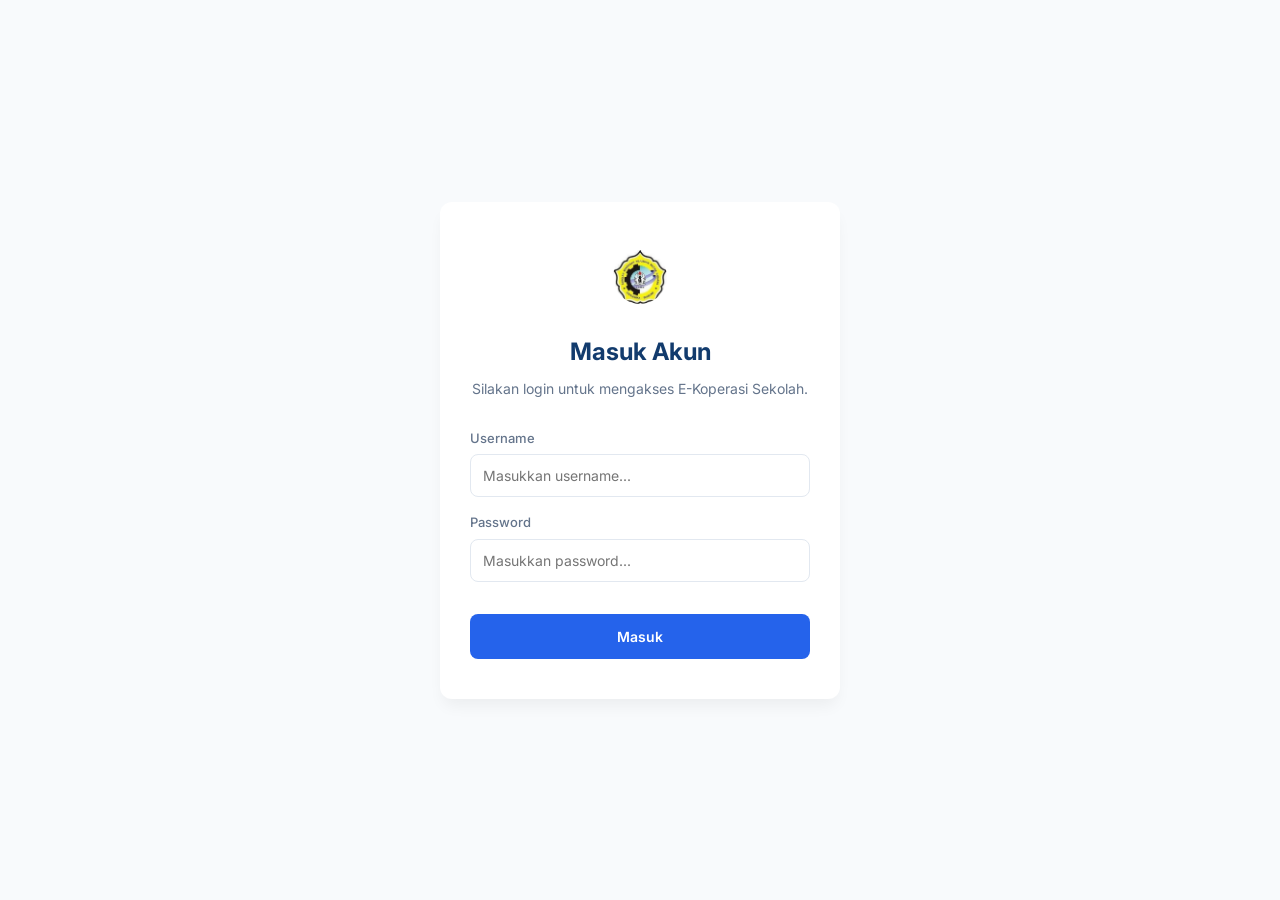
==== login.html @ cb86b3c6 "Add files via upload" ====
<!DOCTYPE html>
<html lang="id">
<head>
    <meta charset="UTF-8">
    <meta name="viewport" content="width=device-width, initial-scale=1.0">
    <title>Login | E-Koperasi Sekolah</title>
    <link href="https://fonts.googleapis.com/css2?family=Inter:wght@400;500;600;700&display=swap" rel="stylesheet">
    <link rel="stylesheet" href="style.css">
</head>
<body class="login-body">
    <div class="login-container">
        <div class="login-card">
            <div class="login-header">
                <img src="logo.jpg" alt="Logo" class="logo-icon" style="width: 70px; height: 70px; border-radius: 50%; object-fit: cover; background: white; margin-bottom: 16px;">
                <h2>Masuk Akun</h2>
                <p>Silakan login untuk mengakses E-Koperasi Sekolah.</p>
            </div>
            <form id="login-form">
                <div class="form-group">
                    <label>Username</label>
                    <input type="text" id="login-username" class="form-control" placeholder="Masukkan username..." required>
                </div>
                <div class="form-group">
                    <label>Password</label>
                    <input type="password" id="login-password" class="form-control" placeholder="Masukkan password..." required>
                </div>
                <div id="login-error" style="color: #ef4444; font-size: 13px; display: none; margin-top: 8px; font-weight: 500;">
                    Username atau password salah!
                </div>
                <button type="submit" class="btn btn-primary w-100" style="margin-top: 16px; padding: 14px;">Masuk</button>
            </form>
        </div>
    </div>
    <script src="script.js" defer></script>
</body>
</html>
---- style.css ----
/* ==========================================================================
   CSS RESET & VARIABLES
   ========================================================================== */
:root {
    --primary: #123B6D;       
    --secondary: #2563EB;     
    --accent: #3B82F6;        
    --bg-main: #F8FAFC;       
    --white: #FFFFFF;
    --text-primary: #1E293B;  
    --text-secondary: #64748B;
    --text-muted: #94A3B8;
    --border: #E2E8F0;
    --success: #10B981;
    --warning: #F59E0B;
    --overlay-bg: rgba(15, 23, 42, 0.6);
    --image-placeholder: #F1F5F9;

    --shadow-sm: 0 1px 2px 0 rgba(0, 0, 0, 0.05);
    --shadow-md: 0 4px 6px -1px rgba(0, 0, 0, 0.05);
    --shadow-lg: 0 10px 15px -3px rgba(0, 0, 0, 0.05);
    
    --radius-md: 8px;
    --radius-lg: 12px;
    --transition: 200ms ease;
}

* { margin: 0; padding: 0; box-sizing: border-box; }
body { font-family: 'Inter', system-ui, sans-serif; background-color: var(--bg-main); color: var(--text-primary); line-height: 1.5; -webkit-font-smoothing: antialiased; }
.container { max-width: 1200px; margin: 0 auto; padding: 0 20px; }
a { text-decoration: none; color: inherit; }
button { cursor: pointer; border: none; background: none; font-family: inherit; }
.w-100 { width: 100%; }

/* HEADER */
.header { background-color: var(--white); border-bottom: 1px solid var(--border); position: sticky; top: 0; z-index: 100; box-shadow: var(--shadow-sm); }
.header-container { display: flex; align-items: center; justify-content: space-between; height: 70px; }
.logo-area { display: flex; align-items: center; gap: 12px; }
.logo-icon { background-color: var(--primary); color: var(--white); font-weight: 700; font-size: 14px; padding: 8px; border-radius: var(--radius-md); }
.logo-text h1 { font-size: 16px; font-weight: 700; color: var(--primary); line-height: 1.2; }
.logo-text span { font-size: 11px; color: var(--text-secondary); }

.main-nav { display: flex; gap: 24px; }
.main-nav a { font-size: 14px; font-weight: 500; color: var(--text-secondary); transition: var(--transition); }
.main-nav a:hover, .main-nav a.active { color: var(--secondary); }

.cart-btn { position: relative; color: var(--text-primary); padding: 8px; border-radius: var(--radius-md); transition: var(--transition); display: flex; }
.cart-btn:hover { background-color: var(--image-placeholder); }
.cart-badge { position: absolute; top: 0; right: 0; background-color: var(--secondary); color: var(--white); font-size: 10px; font-weight: 700; width: 18px; height: 18px; display: flex; align-items: center; justify-content: center; border-radius: 50%; transform: translate(20%, -20%); }
.mobile-menu-btn { display: none; color: var(--text-primary); }

/* HERO */
.hero { background-color: var(--white); padding: 60px 0; border-bottom: 1px solid var(--border); }
.hero-container { display: flex; align-items: center; justify-content: space-between; gap: 40px; }
.hero-content { flex: 1; max-width: 500px; }
.hero-content h2 { font-size: 36px; font-weight: 700; color: var(--primary); margin-bottom: 16px; line-height: 1.2; }
.hero-content p { font-size: 16px; color: var(--text-secondary); margin-bottom: 24px; }
.btn { display: inline-flex; align-items: center; justify-content: center; padding: 12px 20px; font-size: 14px; font-weight: 600; border-radius: var(--radius-md); transition: var(--transition); }
.btn-primary { background-color: var(--secondary); color: var(--white); }
.btn-primary:hover { background-color: var(--primary); }
.btn-outline { background-color: transparent; border: 1px solid var(--border); color: var(--text-primary); }
.btn-outline:hover { background-color: var(--image-placeholder); border-color: var(--text-secondary); }
.hero-visual { flex: 1; display: flex; justify-content: center; width: 100%; margin-top: 20px; }
.hero-illustration { width: 100%; max-width: 500px; height: 300px; position: relative; border-radius: 16px; overflow: hidden; box-shadow: var(--shadow-md); }

/* CATALOG */
.catalog-section { padding: 60px 0; }
.section-header { margin-bottom: 32px; }
.section-header h3 { font-size: 24px; font-weight: 700; color: var(--primary); margin-bottom: 8px; }
.controls-area { display: flex; flex-wrap: wrap; gap: 20px; justify-content: space-between; margin-bottom: 32px; }
.search-box { position: relative; width: 100%; max-width: 350px; }
.search-icon { position: absolute; left: 14px; top: 50%; transform: translateY(-50%); color: var(--text-muted); }
.search-box input { width: 100%; padding: 12px 16px 12px 42px; border: 1px solid var(--border); border-radius: var(--radius-md); font-size: 14px; outline: none; }
.search-box input:focus { border-color: var(--secondary); box-shadow: 0 0 0 3px rgba(37, 99, 235, 0.1); }
.category-filters { display: flex; gap: 12px; overflow-x: auto; }
.filter-btn { padding: 8px 16px; border: 1px solid var(--border); background-color: var(--white); color: var(--text-secondary); border-radius: 20px; font-size: 13px; font-weight: 500; white-space: nowrap; transition: var(--transition); }
.filter-btn:hover { background-color: var(--image-placeholder); }
.filter-btn.active { background-color: var(--secondary); color: var(--white); border-color: var(--secondary); }

/* PRODUCT CARD */
.product-grid { display: grid; grid-template-columns: repeat(4, minmax(0, 1fr)); gap: 24px; }
.product-card { background-color: var(--white); border: 1px solid var(--border); border-radius: var(--radius-lg); overflow: hidden; transition: var(--transition); display: flex; flex-direction: column; }
.product-card:hover { transform: translateY(-4px); box-shadow: var(--shadow-lg); }
.product-image { background-color: var(--image-placeholder); height: 180px; display: flex; align-items: center; justify-content: center; color: var(--text-muted); border-bottom: 1px solid var(--border); }
.product-info { padding: 16px; display: flex; flex-direction: column; flex: 1; }
.product-title { font-size: 15px; font-weight: 600; color: var(--primary); margin-bottom: 4px; }
.product-desc { font-size: 12px; color: var(--text-secondary); margin-bottom: 12px; flex: 1; }
.product-price { font-size: 16px; font-weight: 700; color: var(--text-primary); margin-bottom: 16px; }
.btn-add-cart { width: 100%; padding: 10px; background-color: var(--bg-main); border: 1px solid var(--border); color: var(--text-primary); font-weight: 600; border-radius: var(--radius-md); transition: var(--transition); }
.btn-add-cart:hover { background-color: var(--secondary); color: var(--white); border-color: var(--secondary); }
.empty-state { grid-column: 1 / -1; text-align: center; padding: 40px; color: var(--text-secondary); }

/* OVERLAYS & MODALS */
.overlay { position: fixed; top: 0; left: 0; width: 100%; height: 100%; background-color: var(--overlay-bg); backdrop-filter: blur(2px); z-index: 1000; display: flex; justify-content: center; align-items: flex-end; opacity: 0; pointer-events: none; transition: opacity var(--transition); }
.overlay.active { opacity: 1; pointer-events: auto; }
.close-btn { position: absolute; top: 16px; right: 16px; font-size: 24px; color: var(--text-secondary); width: 32px; height: 32px; display: flex; align-items: center; justify-content: center; border-radius: 50%; background: var(--bg-main); }

/* BOTTOM SHEET */
.bottom-sheet { background-color: var(--white); width: 100%; max-width: 500px; border-radius: 20px 20px 0 0; padding: 24px; position: relative; transform: translateY(100%); transition: transform 300ms cubic-bezier(0.4, 0, 0.2, 1); box-shadow: var(--shadow-lg); max-height: 90vh; overflow-y: auto; }
.overlay.active .bottom-sheet { transform: translateY(0); }
.sheet-handle { width: 40px; height: 4px; background-color: var(--border); border-radius: 4px; margin: 0 auto 20px auto; }
.sheet-product-info { display: flex; gap: 16px; margin-bottom: 24px; align-items: center; }
.sheet-icon { width: 64px; height: 64px; background: var(--bg-main); border-radius: var(--radius-md); display: flex; align-items: center; justify-content: center; color: var(--text-muted); border: 1px solid var(--border); }
.sheet-details h4 { font-size: 16px; color: var(--primary); margin-bottom: 4px; }
.sheet-details .price { font-weight: 700; color: var(--text-primary); }
.qty-control { display: flex; align-items: center; justify-content: space-between; border: 1px solid var(--border); border-radius: var(--radius-md); padding: 8px; margin-bottom: 24px; }
.qty-btn { width: 36px; height: 36px; background: var(--bg-main); border-radius: 4px; font-weight: bold; font-size: 18px; color: var(--text-primary); }
.qty-number { font-weight: 600; font-size: 16px; width: 40px; text-align: center; }
.sheet-actions { display: flex; gap: 12px; margin-bottom: 24px; }
.sheet-actions .btn { flex: 1; padding: 14px; font-size: 14px; }

/* REKOMENDASI PRODUK LAIN */
.other-products-section h5 { font-size: 13px; color: var(--text-secondary); margin-bottom: 12px; text-transform: uppercase; letter-spacing: 0.5px; }
.other-products-list { display: flex; gap: 12px; overflow-x: auto; padding-bottom: 8px; }
.other-product-card { min-width: 160px; border: 1px solid var(--border); border-radius: var(--radius-md); padding: 12px; display: flex; flex-direction: column; gap: 8px; background: var(--white); }
.op-icon { background: var(--bg-main); height: 60px; border-radius: 4px; display: flex; align-items: center; justify-content: center; color: var(--text-muted); }
.op-title { font-size: 13px; font-weight: 600; color: var(--primary); white-space: nowrap; overflow: hidden; text-overflow: ellipsis; }
.op-price { font-size: 12px; color: var(--text-secondary); margin-bottom: 8px; }
.btn-add-op { background: var(--secondary); color: var(--white); border-radius: 4px; padding: 6px; font-size: 12px; font-weight: 600; text-align: center; transition: var(--transition); }
.btn-add-op:hover { background: var(--primary); }

/* CART SIDEBAR */
#cart-sidebar-overlay { align-items: center; justify-content: flex-end; }
.cart-sidebar { background: var(--white); width: 100%; max-width: 400px; height: 100%; display: flex; flex-direction: column; transform: translateX(100%); transition: transform 300ms cubic-bezier(0.4, 0, 0.2, 1); }
.overlay.active .cart-sidebar { transform: translateX(0); }
.sidebar-header { padding: 20px; border-bottom: 1px solid var(--border); display: flex; align-items: center; justify-content: space-between; }
.sidebar-header h3 { font-size: 18px; color: var(--primary); }
.sidebar-header .close-btn { position: static; }
.sidebar-body { flex: 1; overflow-y: auto; padding: 20px; display: flex; flex-direction: column; gap: 16px; }
.cart-item { display: flex; gap: 12px; border-bottom: 1px solid var(--border); padding-bottom: 16px; }
.cart-item-icon { width: 50px; height: 50px; background: var(--bg-main); border-radius: var(--radius-md); display: flex; align-items: center; justify-content: center; flex-shrink: 0; border: 1px solid var(--border); }
.cart-item-info { flex: 1; }
.cart-item-info h5 { font-size: 14px; color: var(--primary); margin-bottom: 4px; }
.cart-item-price { font-size: 13px; font-weight: 600; color: var(--text-primary); margin-bottom: 8px; }
.cart-item-qty { font-size: 12px; color: var(--text-secondary); }
.btn-remove { color: #EF4444; font-size: 12px; font-weight: 500; }
.sidebar-footer { padding: 20px; border-top: 1px solid var(--border); background: var(--bg-main); }
.cart-total { display: flex; justify-content: space-between; margin-bottom: 16px; font-size: 16px; color: var(--text-primary); }
.cart-total strong { color: var(--primary); font-size: 18px; }

/* CHECKOUT MODAL & ITEMS LIST */
#checkout-overlay, #history-overlay { align-items: center; }
.checkout-modal { background: var(--white); width: 100%; max-width: 500px; border-radius: var(--radius-lg); overflow: hidden; transform: translateY(20px); transition: transform 300ms ease; box-shadow: var(--shadow-lg); }
.overlay.active .checkout-modal { transform: translateY(0); }
.checkout-header { padding: 20px; border-bottom: 1px solid var(--border); position: relative; }
.checkout-header h3 { font-size: 18px; color: var(--primary); }
.checkout-body { padding: 24px; }
.form-group { margin-bottom: 16px; }
.form-group label { display: block; font-size: 13px; font-weight: 500; color: var(--text-secondary); margin-bottom: 6px; }
.form-control { width: 100%; padding: 12px; border: 1px solid var(--border); border-radius: var(--radius-md); font-family: inherit; font-size: 14px; outline: none; transition: var(--transition); }
.form-control:focus { border-color: var(--secondary); }
.checkout-summary { background: var(--bg-main); padding: 16px; border-radius: var(--radius-md); display: flex; justify-content: space-between; margin-top: 16px; margin-bottom: 24px; font-size: 16px; align-items: center; }
.checkout-summary strong { color: var(--primary); font-size: 20px; }

/* CHECKOUT ITEMS LIST (Tambahan Baru) */
.checkout-items {
    background: #F8FAFC;
    border: 1px solid var(--border);
    border-radius: var(--radius-md);
    padding: 12px;
    max-height: 150px;
    overflow-y: auto;
}
.checkout-item-row {
    display: flex;
    justify-content: space-between;
    font-size: 13px;
    margin-bottom: 8px;
    padding-bottom: 8px;
    border-bottom: 1px dashed var(--border);
}
.checkout-item-row:last-child {
    margin-bottom: 0;
    padding-bottom: 0;
    border-bottom: none;
}
.checkout-item-title { font-weight: 600; color: var(--primary); }
.checkout-item-qty { color: var(--secondary); font-weight: 600; margin-left: 4px; }
.checkout-item-price { color: var(--text-secondary); }

/* HISTORY STYLES */
.history-card { border: 1px solid var(--border); border-radius: var(--radius-md); padding: 16px; margin-bottom: 16px; background: var(--white); }
.history-header { display: flex; justify-content: space-between; margin-bottom: 12px; padding-bottom: 12px; border-bottom: 1px dashed var(--border); font-size: 13px; }
.history-header strong { color: var(--primary); }
.history-header span { color: var(--text-secondary); }
.history-items { font-size: 14px; color: var(--text-primary); line-height: 1.6; margin-bottom: 12px; }
.history-total { font-weight: 700; color: var(--secondary); text-align: right; font-size: 15px; }

/* TOAST NOTIFICATION */
.toast-container { position: fixed; bottom: 24px; right: 24px; display: flex; flex-direction: column; gap: 10px; z-index: 2000; pointer-events: none; }
.toast { background-color: var(--success); color: var(--white); padding: 14px 20px; border-radius: var(--radius-md); font-size: 14px; font-weight: 500; box-shadow: var(--shadow-lg); display: flex; align-items: center; gap: 8px; opacity: 0; transform: translateY(20px); transition: opacity 300ms ease, transform 300ms ease; }
.toast.show { opacity: 1; transform: translateY(0); }

/* FOOTER */
.footer { background-color: var(--white); border-top: 1px solid var(--border); padding-top: 40px; }
.footer-container { display: flex; justify-content: space-between; flex-wrap: wrap; gap: 30px; margin-bottom: 40px; }
.footer-brand h4 { font-size: 16px; color: var(--primary); font-weight: 700; margin-bottom: 4px; }
.footer-brand p { font-size: 13px; color: var(--text-secondary); }
.footer-bottom { border-top: 1px solid var(--border); padding: 16px 0; text-align: center; font-size: 12px; color: var(--text-muted); }

/* RESPONSIVE */
@media (max-width: 992px) { .product-grid { grid-template-columns: repeat(3, minmax(0, 1fr)); } }
@media (max-width: 768px) {
    .product-grid { grid-template-columns: repeat(2, minmax(0, 1fr)); }
    .hero-container { flex-direction: column; text-align: center; }
    .main-nav { display: none; position: absolute; top: 70px; left: 0; width: 100%; background: var(--white); flex-direction: column; padding: 20px; border-bottom: 1px solid var(--border); box-shadow: var(--shadow-md); gap: 16px; }
    .main-nav.show { display: flex; }
    .mobile-menu-btn { display: block; margin-right: auto; margin-left: 16px; }
    .logo-area { order: -1; }
    .cart-area { order: 1; }
    .header-container { justify-content: space-between; }
    .bottom-sheet { border-radius: 20px 20px 0 0; padding: 20px; }
}
@media (max-width: 480px) {
    .product-grid { grid-template-columns: minmax(0, 1fr); }
    .sheet-actions { flex-direction: column; }
}
/* LOGIN PAGE */
.login-body { display: flex; align-items: center; justify-content: center; min-height: 100vh; background-color: var(--bg-main); padding: 20px; }
.login-container { width: 100%; max-width: 400px; }
.login-card { background: var(--white); padding: 40px 30px; border-radius: var(--radius-lg); box-shadow: var(--shadow-lg); text-align: left; }
.login-header { text-align: center; margin-bottom: 30px; }
.login-header h2 { color: var(--primary); font-size: 24px; margin-bottom: 8px; }
.login-header p { color: var(--text-secondary); font-size: 14px; }
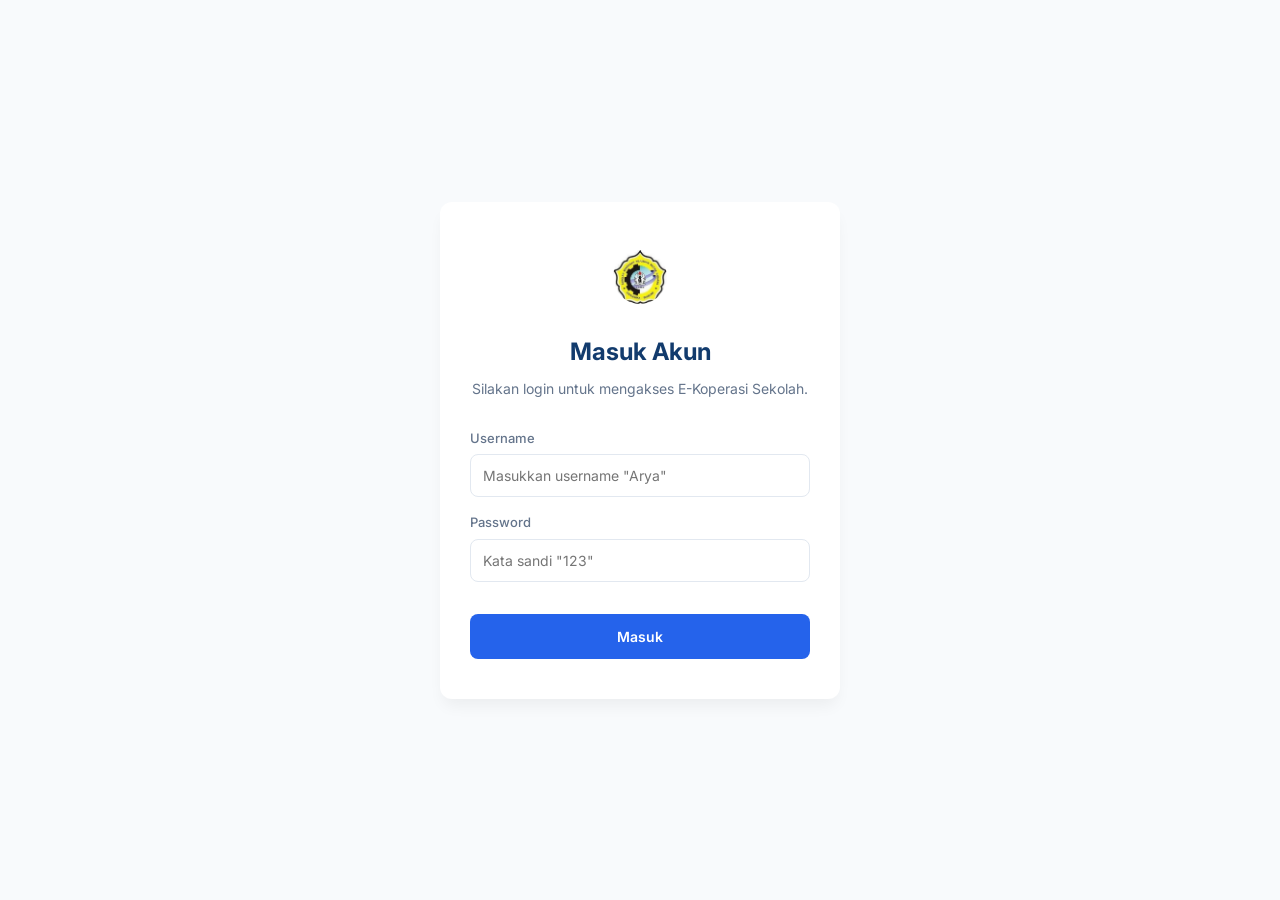
==== commit 94ee58bf: "Add files via upload" ====
--- a/login.html
+++ b/login.html
@@ -18,11 +18,11 @@
             <form id="login-form">
                 <div class="form-group">
                     <label>Username</label>
-                    <input type="text" id="login-username" class="form-control" placeholder="Masukkan username..." required>
+                    <input type="text" id="login-username" class="form-control" placeholder='Masukkan username "Arya"' required>
                 </div>
                 <div class="form-group">
                     <label>Password</label>
-                    <input type="password" id="login-password" class="form-control" placeholder="Masukkan password..." required>
+                    <input type="password" id="login-password" class="form-control" placeholder='Kata sandi "123"' required>
                 </div>
                 <div id="login-error" style="color: #ef4444; font-size: 13px; display: none; margin-top: 8px; font-weight: 500;">
                     Username atau password salah!
@@ -33,4 +33,4 @@
     </div>
     <script src="script.js" defer></script>
 </body>
-</html>+</html>
--- a/style.css
+++ b/style.css
@@ -222,3 +222,32 @@
 .login-header { text-align: center; margin-bottom: 30px; }
 .login-header h2 { color: var(--primary); font-size: 24px; margin-bottom: 8px; }
 .login-header p { color: var(--text-secondary); font-size: 14px; }
+
+/* PILIHAN UKURAN BAJU (TAMBAHAN DETAIL PRODUK) */
+.size-options {
+    display: flex;
+    gap: 10px;
+    margin-bottom: 20px;
+}
+.size-btn {
+    width: 44px;
+    height: 44px;
+    border: 1px solid var(--border);
+    background-color: var(--white);
+    color: var(--text-primary);
+    border-radius: var(--radius-md);
+    font-size: 14px;
+    font-weight: 600;
+    display: flex;
+    align-items: center;
+    justify-content: center;
+    transition: var(--transition);
+}
+.size-btn:hover {
+    border-color: var(--secondary);
+}
+.size-btn.active {
+    background-color: var(--secondary);
+    color: var(--white);
+    border-color: var(--secondary);
+}
